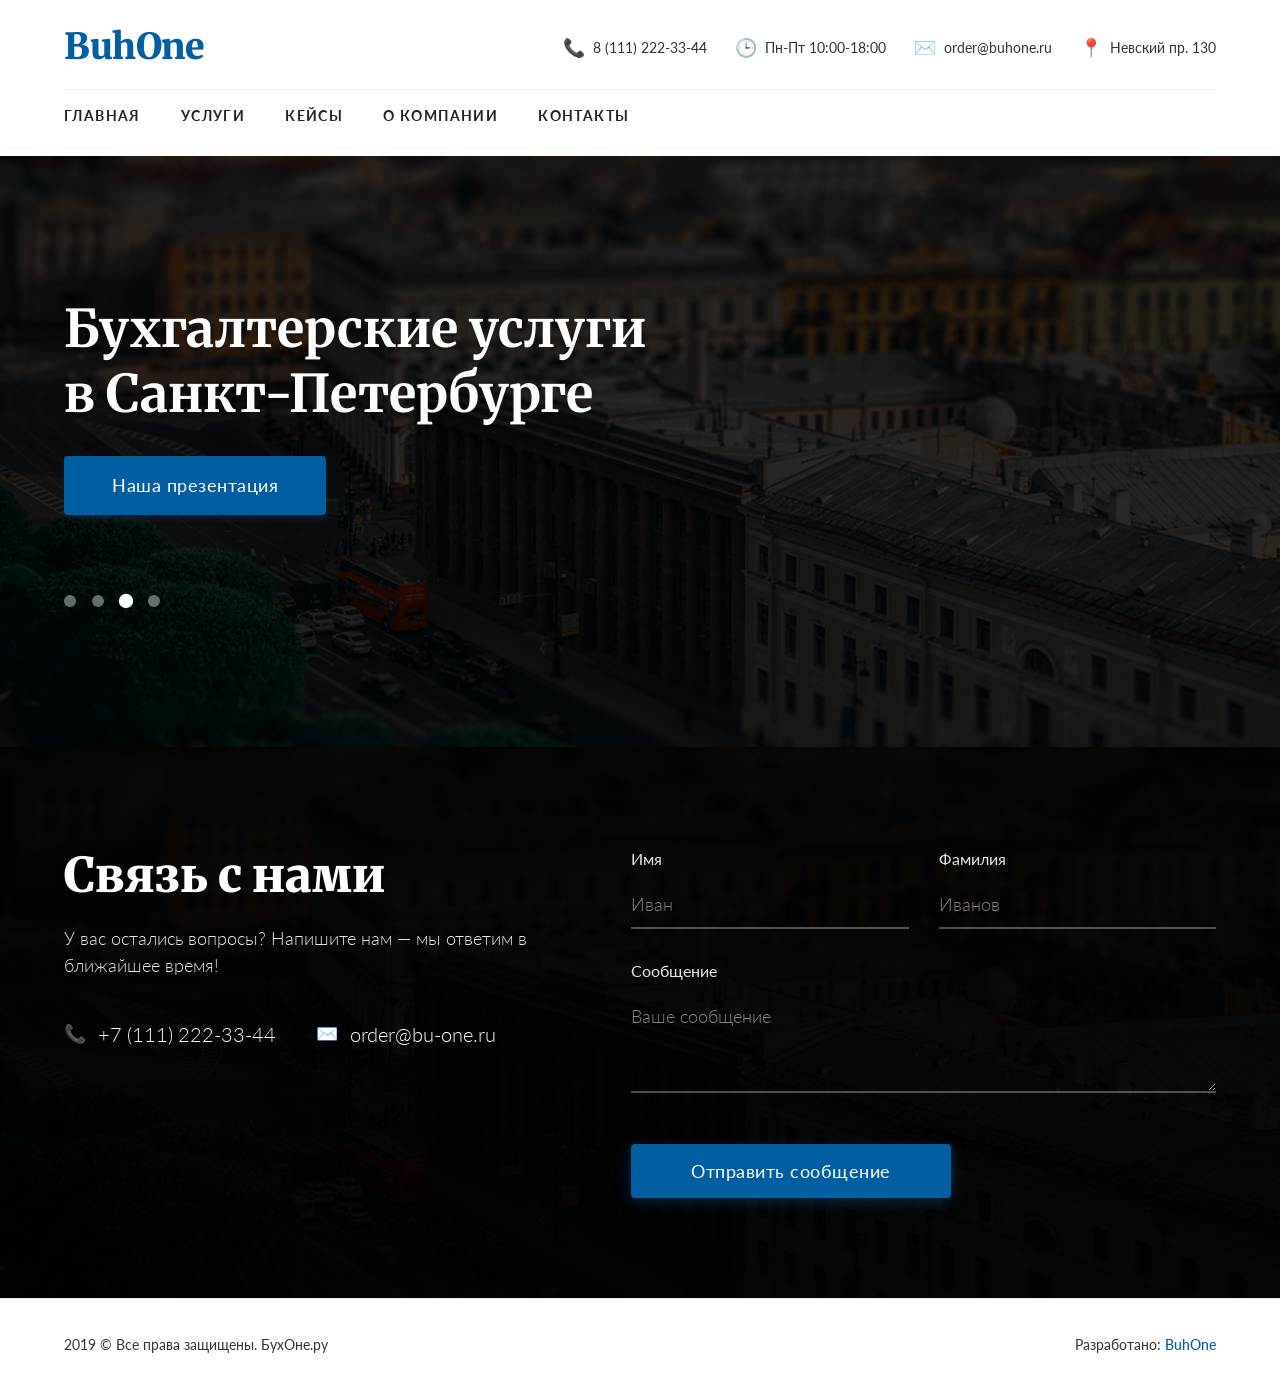
==== index.html @ 902aba31 "Add files via upload" ====
<!DOCTYPE html>
<html lang="ru">
<head>
  <meta charset="UTF-8">
  <meta name="viewport" content="width=device-width, initial-scale=1.0">
  <title>BuhOne — Бухгалтерские услуги в СПб</title>
  <!-- Шрифты из Figma -->
  <link rel="preconnect" href="https://fonts.googleapis.com">
  <link rel="preconnect" href="https://fonts.gstatic.com" crossorigin>
  <link href="https://fonts.googleapis.com/css2?family=Lato:wght@300;400;700&family=Merriweather:wght@700;900&display=swap" rel="stylesheet">
  <style>
    /* ---------- СБРОС И БАЗОВЫЕ СТИЛИ ---------- */
    * {
      margin: 0;
      padding: 0;
      box-sizing: border-box;
    }

    body {
      font-family: 'Lato', sans-serif;
      font-weight: 300;
      color: #1e1e1e;
      background: #ffffff;
      line-height: 1.5;
      -webkit-font-smoothing: antialiased;
    }

    .container {
      max-width: 1200px;
      margin: 0 auto;
      padding: 0 24px;
    }

    /* ---------- ТИПОГРАФИКА ---------- */
    h1, h2, h3 {
      font-family: 'Merriweather', serif;
      font-weight: 700;
    }

    /* ---------- КНОПКИ ---------- */
    .btn {
      display: inline-block;
      background: #005FA3;
      color: white;
      font-family: 'Lato', sans-serif;
      font-weight: 400;
      font-size: 18px;
      padding: 16px 48px;
      border: none;
      cursor: pointer;
      text-decoration: none;
      border-radius: 4px;
      transition: all 0.3s ease;
      box-shadow: 0 4px 6px rgba(0, 95, 163, 0.2);
      letter-spacing: 0.5px;
    }

    .btn:hover {
      background: #004a82;
      transform: translateY(-2px);
      box-shadow: 0 8px 12px rgba(0, 95, 163, 0.3);
    }

    .btn:active {
      transform: translateY(0);
      box-shadow: 0 2px 4px rgba(0, 95, 163, 0.2);
    }

    /* ---------- ШАПКА ---------- */
    .header {
      padding: 20px 0;
      background: white;
      box-shadow: 0 2px 10px rgba(0,0,0,0.03);
    }

    .header-top {
      display: flex;
      align-items: center;
      justify-content: space-between;
      flex-wrap: wrap;
      gap: 20px;
      margin-bottom: 15px;
    }

    .logo {
      font-family: 'Merriweather', serif;
      font-weight: 900;
      font-size: 36px;
      color: #005FA3;
      letter-spacing: -0.5px;
    }

    .header-contacts {
      display: flex;
      gap: 28px;
      font-size: 14px;
      font-weight: 400;
      color: #333;
    }

    .header-contacts span {
      display: flex;
      align-items: center;
      gap: 8px;
    }

    .contact-icon {
      color: #005FA3;
      font-size: 18px;
    }

    /* Навигация */
    .nav {
      display: flex;
      gap: 40px;
      padding-top: 15px;
      border-top: 1px solid #eaeef2;
    }

    .nav a {
      text-decoration: none;
      color: #222;
      font-size: 14px;
      font-weight: 700;
      text-transform: uppercase;
      letter-spacing: 1.4px;
      transition: color 0.2s;
      position: relative;
    }

    .nav a::after {
      content: '';
      position: absolute;
      bottom: -5px;
      left: 0;
      width: 0;
      height: 2px;
      background: #005FA3;
      transition: width 0.3s;
    }

    .nav a:hover {
      color: #005FA3;
    }

    .nav a:hover::after {
      width: 100%;
    }

    /* Бургер (мобильное) */
    .burger-checkbox {
      display: none;
    }

    .burger-icon {
      display: none;
      flex-direction: column;
      justify-content: space-between;
      width: 28px;
      height: 22px;
      cursor: pointer;
      z-index: 100;
    }

    .burger-icon span {
      height: 3px;
      background: #005FA3;
      border-radius: 3px;
      transition: 0.3s;
    }

    .mobile-nav {
      display: none;
      flex-direction: column;
      background: white;
      padding: 25px;
      gap: 18px;
      box-shadow: 0 10px 20px rgba(0,0,0,0.05);
      border-radius: 8px;
      margin-top: 15px;
    }

    .mobile-nav a {
      text-decoration: none;
      color: #222;
      font-weight: 700;
      text-transform: uppercase;
      font-size: 16px;
      transition: color 0.2s;
    }

    .mobile-nav a:hover {
      color: #005FA3;
    }

    /* ---------- HERO СЕКЦИЯ ---------- */
    .hero {
      /* Используем картинку Rectangle.png */
      background: linear-gradient(0deg, rgba(0, 0, 0, 0.55) 0%, rgba(0, 0, 0, 0.55) 100%), 
                  url('Rectangle.png') center/cover no-repeat;
      color: white;
      padding: 140px 0;
      margin-top: 10px;
    }

    .hero-content {
      max-width: 650px;
    }

    .hero h1 {
      font-size: 52px;
      line-height: 1.25;
      margin-bottom: 30px;
      text-shadow: 0 2px 4px rgba(0,0,0,0.2);
    }

    /* Точки слайдера (декор) */
    .slider-dots {
      display: flex;
      gap: 16px;
      margin-top: 80px;
    }

    .dot {
      width: 12px;
      height: 12px;
      background: rgba(255,255,255,0.4);
      border-radius: 50%;
      transition: all 0.3s;
      cursor: pointer;
    }

    .dot.active {
      background: white;
      transform: scale(1.2);
    }

    .dot:hover {
      background: rgba(255,255,255,0.8);
    }

    /* ---------- ФОРМА СВЯЗИ ---------- */
    .contact-section {
      /* Используем картинку Rectangle (1).png */
      background: linear-gradient(0deg, rgba(0, 0, 0, 0.75) 0%, rgba(0, 0, 0, 0.75) 100%), 
                  url('Rectangle (1).png') center/cover no-repeat;
      color: white;
      padding: 100px 0;
    }

    .contact-grid {
      display: flex;
      gap: 80px;
      align-items: flex-start;
    }

    .contact-info {
      flex: 1;
    }

    .contact-info h2 {
      font-weight: 900;
      font-size: 48px;
      margin-bottom: 20px;
      line-height: 1.2;
    }

    .contact-info p {
      font-size: 18px;
      font-weight: 300;
      margin-bottom: 40px;
      opacity: 0.9;
    }

    .contact-details {
      display: flex;
      gap: 40px;
      font-size: 20px;
      font-weight: 300;
    }

    .contact-details span {
      display: flex;
      align-items: center;
      gap: 12px;
    }

    .contact-form {
      flex: 1.2;
    }

    .form-row {
      display: flex;
      gap: 30px;
      margin-bottom: 30px;
    }

    .form-group {
      flex: 1;
    }

    .form-group label {
      display: block;
      font-size: 16px;
      font-weight: 400;
      margin-bottom: 10px;
      opacity: 0.9;
    }

    .form-group input,
    .form-group textarea {
      width: 100%;
      background: transparent;
      border: none;
      border-bottom: 2px solid rgba(255,255,255,0.3);
      padding: 12px 0;
      font-size: 18px;
      font-family: 'Lato', sans-serif;
      font-weight: 300;
      color: white;
      transition: border-color 0.3s;
    }

    .form-group input::placeholder,
    .form-group textarea::placeholder {
      color: rgba(255,255,255,0.5);
      font-weight: 300;
    }

    .form-group input:focus,
    .form-group textarea:focus {
      outline: none;
      border-bottom-color: #005FA3;
    }

    .form-group textarea {
      min-height: 100px;
      resize: vertical;
    }

    .form-submit {
      margin-top: 45px;
    }

    .form-submit .btn {
      background: #005FA3;
      padding: 16px 60px;
      font-size: 18px;
      box-shadow: 0 4px 15px rgba(0, 95, 163, 0.4);
    }

    /* ---------- ФУТЕР ---------- */
    .footer {
      padding: 35px 0;
      background: #fff;
      color: #333;
      font-size: 14px;
      font-weight: 400;
      border-top: 1px solid #eaeef2;
    }

    .footer .container {
      display: flex;
      justify-content: space-between;
      align-items: center;
      flex-wrap: wrap;
      gap: 15px;
    }

    .footer a {
      color: #005FA3;
      text-decoration: none;
      font-weight: 500;
    }

    .footer a:hover {
      text-decoration: underline;
    }

    /* ---------- ПОПАП (УСПЕХ) ---------- */
    .popup-overlay {
      position: fixed;
      top: 0; left: 0;
      width: 100%; height: 100%;
      background: rgba(0,0,0,0.6);
      backdrop-filter: blur(3px);
      display: flex;
      justify-content: center;
      align-items: center;
      visibility: hidden;
      opacity: 0;
      transition: all 0.3s ease;
      z-index: 1000;
    }

    .popup {
      background: white;
      padding: 48px 56px;
      border-radius: 16px;
      text-align: center;
      max-width: 450px;
      box-shadow: 0 25px 40px rgba(0,0,0,0.2);
      transform: scale(0.9);
      transition: transform 0.3s;
      color: #1e1e1e;
    }

    .popup-overlay.active {
      visibility: visible;
      opacity: 1;
    }

    .popup-overlay.active .popup {
      transform: scale(1);
    }

    .popup h3 {
      font-size: 28px;
      margin-bottom: 16px;
      color: #005FA3;
    }

    .popup p {
      margin-bottom: 30px;
      color: #555;
      font-size: 16px;
    }

    .popup .btn {
      padding: 12px 36px;
      font-size: 16px;
    }

    /* ---------- АДАПТИВНОСТЬ ---------- */
    @media (max-width: 1024px) {
      .contact-grid {
        gap: 40px;
      }
    }

    @media (max-width: 768px) {
      .header-top {
        flex-direction: column;
        align-items: flex-start;
      }

      .header-contacts {
        flex-wrap: wrap;
        gap: 15px 25px;
      }

      .nav {
        display: none;
      }

      .burger-icon {
        display: flex;
        position: absolute;
        right: 24px;
        top: 30px;
      }

      .burger-checkbox:checked ~ .mobile-nav {
        display: flex;
      }

      .hero {
        padding: 100px 0;
      }

      .hero h1 {
        font-size: 38px;
      }

      .contact-grid {
        flex-direction: column;
      }

      .form-row {
        flex-direction: column;
        gap: 20px;
      }

      .contact-details {
        flex-direction: column;
        gap: 15px;
      }

      .footer .container {
        flex-direction: column;
        text-align: center;
      }

      .popup {
        padding: 32px 24px;
        margin: 20px;
      }
    }

    @media (max-width: 480px) {
      .hero h1 {
        font-size: 32px;
      }

      .btn {
        padding: 14px 32px;
        font-size: 16px;
      }

      .contact-info h2 {
        font-size: 36px;
      }
    }
  </style>
</head>
<body>

<!-- ШАПКА -->
<header class="header">
  <div class="container" style="position: relative;">
    <div class="header-top">
      <div class="logo">BuhOne</div>
      <div class="header-contacts">
        <span><span class="contact-icon">📞</span> 8 (111) 222-33-44</span>
        <span><span class="contact-icon">🕒</span> Пн-Пт 10:00-18:00</span>
        <span><span class="contact-icon">✉️</span> order@buhone.ru</span>
        <span><span class="contact-icon">📍</span> Невский пр. 130</span>
      </div>
    </div>

    <!-- Бургер (мобильное меню) -->
    <input type="checkbox" id="burger" class="burger-checkbox">
    <label for="burger" class="burger-icon">
      <span></span><span></span><span></span>
    </label>

    <!-- Десктопная навигация -->
    <nav class="nav">
      <a href="#">Главная</a>
      <a href="#">услуги</a>
      <a href="#">кейсы</a>
      <a href="#">о компании</a>
      <a href="#">контакты</a>
    </nav>

    <!-- Мобильная навигация -->
    <nav class="mobile-nav">
      <a href="#">Главная</a>
      <a href="#">услуги</a>
      <a href="#">кейсы</a>
      <a href="#">о компании</a>
      <a href="#">контакты</a>
    </nav>
  </div>
</header>

<!-- ГЛАВНЫЙ БАННЕР -->
<section class="hero">
  <div class="container">
    <div class="hero-content">
      <h1>Бухгалтерские услуги<br>в Санкт-Петербурге</h1>
      <a href="#" class="btn">Наша презентация</a>
    </div>
    <!-- Декоративные точки -->
    <div class="slider-dots">
      <span class="dot"></span>
      <span class="dot"></span>
      <span class="dot active"></span>
      <span class="dot"></span>
    </div>
  </div>
</section>

<!-- ФОРМА СВЯЗИ -->
<section class="contact-section">
  <div class="container">
    <div class="contact-grid">
      <div class="contact-info">
        <h2>Связь с нами</h2>
        <p>У вас остались вопросы? Напишите нам — мы ответим в ближайшее время!</p>
        <div class="contact-details">
          <span><span class="contact-icon">📞</span> +7 (111) 222-33-44</span>
          <span><span class="contact-icon">✉️</span> order@bu-one.ru</span>
        </div>
      </div>
      <div class="contact-form">
        <form id="contactForm">
          <div class="form-row">
            <div class="form-group">
              <label>Имя</label>
              <input type="text" placeholder="Иван" required>
            </div>
            <div class="form-group">
              <label>Фамилия</label>
              <input type="text" placeholder="Иванов" required>
            </div>
          </div>
          <div class="form-group">
            <label>Сообщение</label>
            <textarea placeholder="Ваше сообщение" required></textarea>
          </div>
          <div class="form-submit">
            <button type="submit" class="btn">Отправить сообщение</button>
          </div>
        </form>
      </div>
    </div>
  </div>
</section>

<!-- ФУТЕР -->
<footer class="footer">
  <div class="container">
    <div>2019 © Все права защищены. БухОне.ру</div>
    <div>Разработано: <a href="#">BuhOne</a></div>
  </div>
</footer>

<!-- ПОПАП ОБ УСПЕШНОЙ ОТПРАВКЕ -->
<div class="popup-overlay" id="successPopup">
  <div class="popup">
    <h3>✅ Сообщение отправлено</h3>
    <p>Спасибо! Мы свяжемся с вами в ближайшее время.</p>
    <button class="btn" id="closePopup">Закрыть</button>
  </div>
</div>

<script>
  (function() {
    const form = document.getElementById('contactForm');
    const popup = document.getElementById('successPopup');
    const closeBtn = document.getElementById('closePopup');

    form.addEventListener('submit', function(e) {
      e.preventDefault();
      const inputs = form.querySelectorAll('input[required], textarea[required]');
      let valid = true;
      inputs.forEach(input => {
        if (!input.value.trim()) valid = false;
      });
      if (valid) {
        popup.classList.add('active');
        form.reset();
      } else {
        alert('Пожалуйста, заполните все обязательные поля.');
      }
    });

    closeBtn.addEventListener('click', () => popup.classList.remove('active'));
    popup.addEventListener('click', (e) => {
      if (e.target === popup) popup.classList.remove('active');
    });
    document.addEventListener('keydown', (e) => {
      if (e.key === 'Escape' && popup.classList.contains('active')) {
        popup.classList.remove('active');
      }
    });
  })();
</script>

</body>
</html>
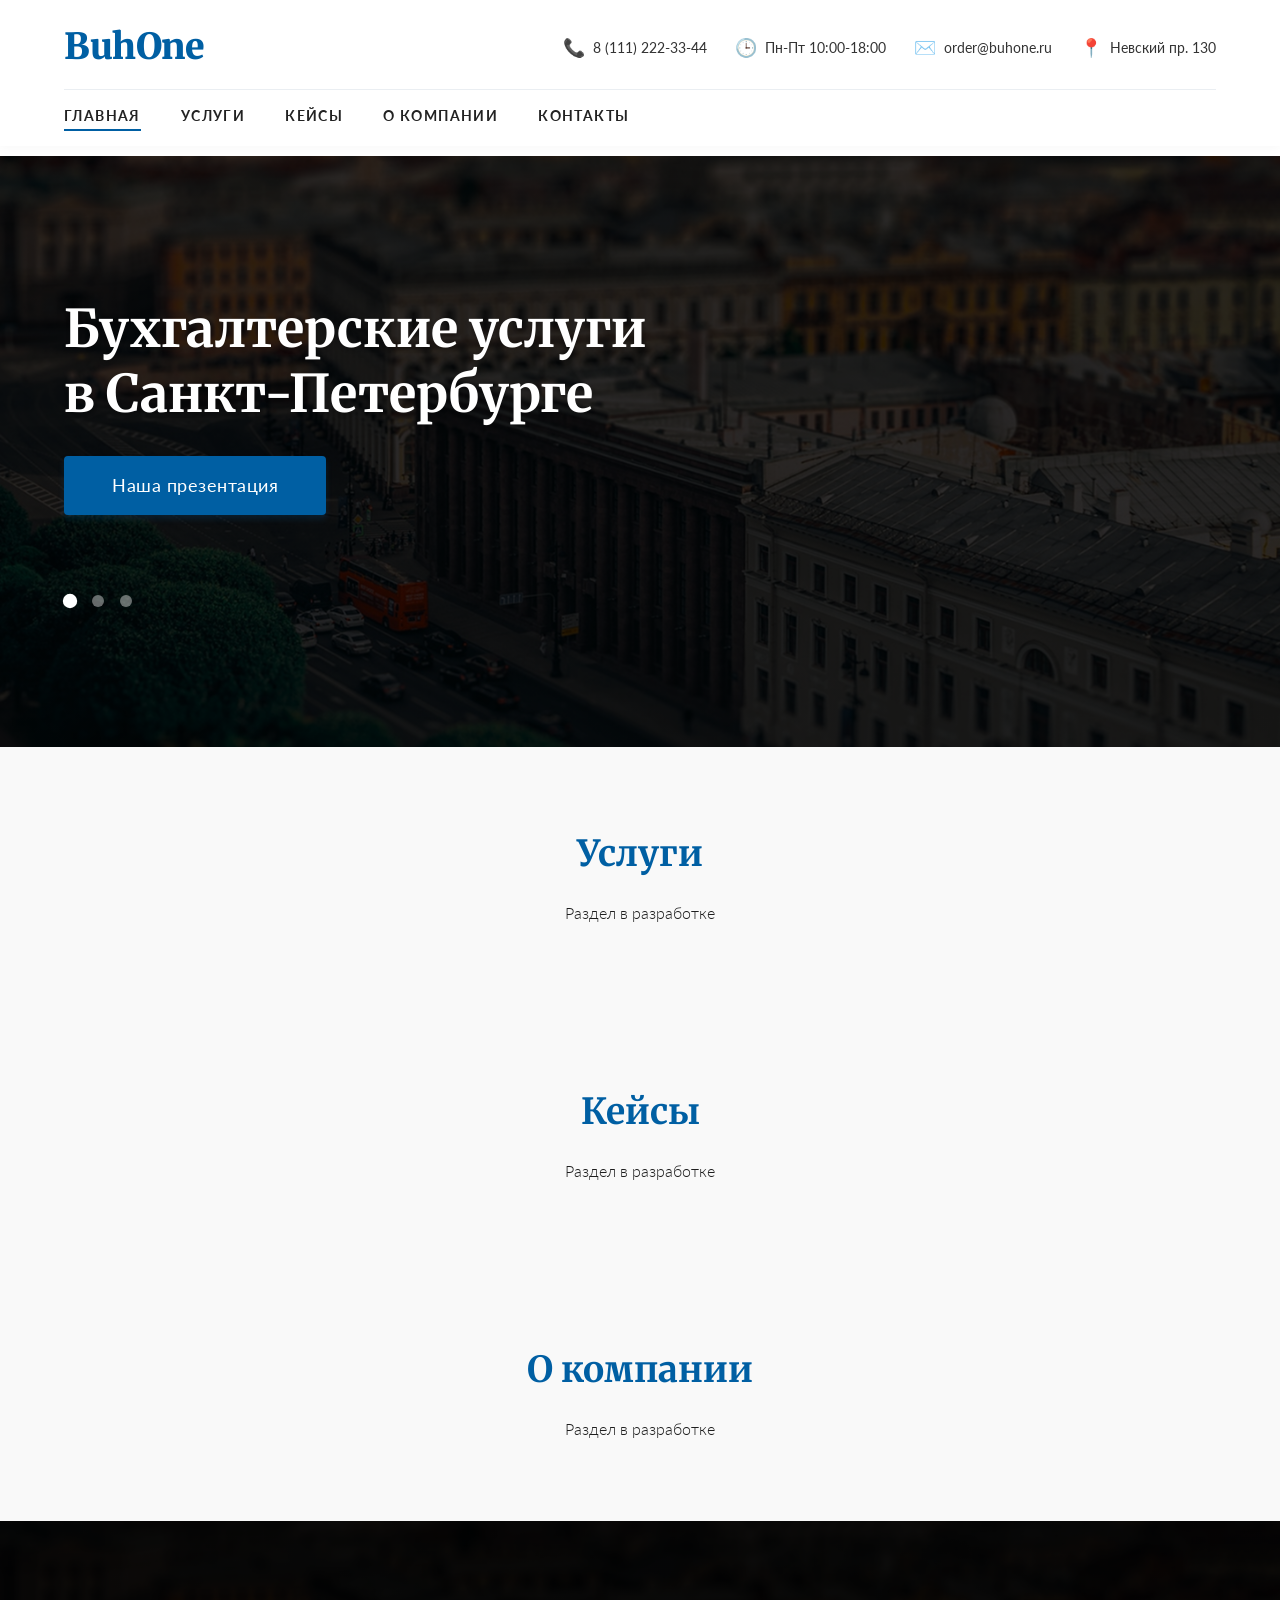
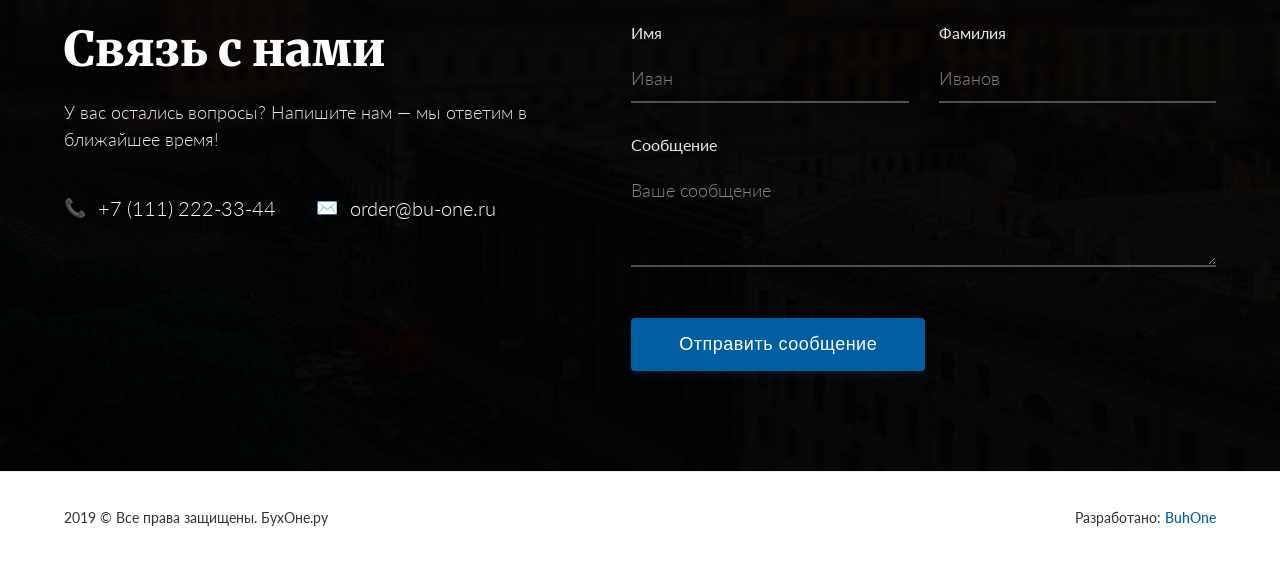
==== commit c4041cbe: "Add files via upload" ====
--- a/index.html
+++ b/index.html
@@ -3,660 +3,126 @@
 <head>
   <meta charset="UTF-8">
   <meta name="viewport" content="width=device-width, initial-scale=1.0">
-  <title>BuhOne — Бухгалтерские услуги в СПб</title>
-  <!-- Шрифты из Figma -->
+  <title>BuhOne — Бухгалтерские услуги</title>
   <link rel="preconnect" href="https://fonts.googleapis.com">
   <link rel="preconnect" href="https://fonts.gstatic.com" crossorigin>
   <link href="https://fonts.googleapis.com/css2?family=Lato:wght@300;400;700&family=Merriweather:wght@700;900&display=swap" rel="stylesheet">
-  <style>
-    /* ---------- СБРОС И БАЗОВЫЕ СТИЛИ ---------- */
-    * {
-      margin: 0;
-      padding: 0;
-      box-sizing: border-box;
-    }
-
-    body {
-      font-family: 'Lato', sans-serif;
-      font-weight: 300;
-      color: #1e1e1e;
-      background: #ffffff;
-      line-height: 1.5;
-      -webkit-font-smoothing: antialiased;
-    }
-
-    .container {
-      max-width: 1200px;
-      margin: 0 auto;
-      padding: 0 24px;
-    }
-
-    /* ---------- ТИПОГРАФИКА ---------- */
-    h1, h2, h3 {
-      font-family: 'Merriweather', serif;
-      font-weight: 700;
-    }
-
-    /* ---------- КНОПКИ ---------- */
-    .btn {
-      display: inline-block;
-      background: #005FA3;
-      color: white;
-      font-family: 'Lato', sans-serif;
-      font-weight: 400;
-      font-size: 18px;
-      padding: 16px 48px;
-      border: none;
-      cursor: pointer;
-      text-decoration: none;
-      border-radius: 4px;
-      transition: all 0.3s ease;
-      box-shadow: 0 4px 6px rgba(0, 95, 163, 0.2);
-      letter-spacing: 0.5px;
-    }
-
-    .btn:hover {
-      background: #004a82;
-      transform: translateY(-2px);
-      box-shadow: 0 8px 12px rgba(0, 95, 163, 0.3);
-    }
-
-    .btn:active {
-      transform: translateY(0);
-      box-shadow: 0 2px 4px rgba(0, 95, 163, 0.2);
-    }
-
-    /* ---------- ШАПКА ---------- */
-    .header {
-      padding: 20px 0;
-      background: white;
-      box-shadow: 0 2px 10px rgba(0,0,0,0.03);
-    }
-
-    .header-top {
-      display: flex;
-      align-items: center;
-      justify-content: space-between;
-      flex-wrap: wrap;
-      gap: 20px;
-      margin-bottom: 15px;
-    }
-
-    .logo {
-      font-family: 'Merriweather', serif;
-      font-weight: 900;
-      font-size: 36px;
-      color: #005FA3;
-      letter-spacing: -0.5px;
-    }
-
-    .header-contacts {
-      display: flex;
-      gap: 28px;
-      font-size: 14px;
-      font-weight: 400;
-      color: #333;
-    }
-
-    .header-contacts span {
-      display: flex;
-      align-items: center;
-      gap: 8px;
-    }
-
-    .contact-icon {
-      color: #005FA3;
-      font-size: 18px;
-    }
-
-    /* Навигация */
-    .nav {
-      display: flex;
-      gap: 40px;
-      padding-top: 15px;
-      border-top: 1px solid #eaeef2;
-    }
-
-    .nav a {
-      text-decoration: none;
-      color: #222;
-      font-size: 14px;
-      font-weight: 700;
-      text-transform: uppercase;
-      letter-spacing: 1.4px;
-      transition: color 0.2s;
-      position: relative;
-    }
-
-    .nav a::after {
-      content: '';
-      position: absolute;
-      bottom: -5px;
-      left: 0;
-      width: 0;
-      height: 2px;
-      background: #005FA3;
-      transition: width 0.3s;
-    }
-
-    .nav a:hover {
-      color: #005FA3;
-    }
-
-    .nav a:hover::after {
-      width: 100%;
-    }
-
-    /* Бургер (мобильное) */
-    .burger-checkbox {
-      display: none;
-    }
-
-    .burger-icon {
-      display: none;
-      flex-direction: column;
-      justify-content: space-between;
-      width: 28px;
-      height: 22px;
-      cursor: pointer;
-      z-index: 100;
-    }
-
-    .burger-icon span {
-      height: 3px;
-      background: #005FA3;
-      border-radius: 3px;
-      transition: 0.3s;
-    }
-
-    .mobile-nav {
-      display: none;
-      flex-direction: column;
-      background: white;
-      padding: 25px;
-      gap: 18px;
-      box-shadow: 0 10px 20px rgba(0,0,0,0.05);
-      border-radius: 8px;
-      margin-top: 15px;
-    }
-
-    .mobile-nav a {
-      text-decoration: none;
-      color: #222;
-      font-weight: 700;
-      text-transform: uppercase;
-      font-size: 16px;
-      transition: color 0.2s;
-    }
-
-    .mobile-nav a:hover {
-      color: #005FA3;
-    }
-
-    /* ---------- HERO СЕКЦИЯ ---------- */
-    .hero {
-      /* Используем картинку Rectangle.png */
-      background: linear-gradient(0deg, rgba(0, 0, 0, 0.55) 0%, rgba(0, 0, 0, 0.55) 100%), 
-                  url('Rectangle.png') center/cover no-repeat;
-      color: white;
-      padding: 140px 0;
-      margin-top: 10px;
-    }
-
-    .hero-content {
-      max-width: 650px;
-    }
-
-    .hero h1 {
-      font-size: 52px;
-      line-height: 1.25;
-      margin-bottom: 30px;
-      text-shadow: 0 2px 4px rgba(0,0,0,0.2);
-    }
-
-    /* Точки слайдера (декор) */
-    .slider-dots {
-      display: flex;
-      gap: 16px;
-      margin-top: 80px;
-    }
-
-    .dot {
-      width: 12px;
-      height: 12px;
-      background: rgba(255,255,255,0.4);
-      border-radius: 50%;
-      transition: all 0.3s;
-      cursor: pointer;
-    }
-
-    .dot.active {
-      background: white;
-      transform: scale(1.2);
-    }
-
-    .dot:hover {
-      background: rgba(255,255,255,0.8);
-    }
-
-    /* ---------- ФОРМА СВЯЗИ ---------- */
-    .contact-section {
-      /* Используем картинку Rectangle (1).png */
-      background: linear-gradient(0deg, rgba(0, 0, 0, 0.75) 0%, rgba(0, 0, 0, 0.75) 100%), 
-                  url('Rectangle (1).png') center/cover no-repeat;
-      color: white;
-      padding: 100px 0;
-    }
-
-    .contact-grid {
-      display: flex;
-      gap: 80px;
-      align-items: flex-start;
-    }
-
-    .contact-info {
-      flex: 1;
-    }
-
-    .contact-info h2 {
-      font-weight: 900;
-      font-size: 48px;
-      margin-bottom: 20px;
-      line-height: 1.2;
-    }
-
-    .contact-info p {
-      font-size: 18px;
-      font-weight: 300;
-      margin-bottom: 40px;
-      opacity: 0.9;
-    }
-
-    .contact-details {
-      display: flex;
-      gap: 40px;
-      font-size: 20px;
-      font-weight: 300;
-    }
-
-    .contact-details span {
-      display: flex;
-      align-items: center;
-      gap: 12px;
-    }
-
-    .contact-form {
-      flex: 1.2;
-    }
-
-    .form-row {
-      display: flex;
-      gap: 30px;
-      margin-bottom: 30px;
-    }
-
-    .form-group {
-      flex: 1;
-    }
-
-    .form-group label {
-      display: block;
-      font-size: 16px;
-      font-weight: 400;
-      margin-bottom: 10px;
-      opacity: 0.9;
-    }
-
-    .form-group input,
-    .form-group textarea {
-      width: 100%;
-      background: transparent;
-      border: none;
-      border-bottom: 2px solid rgba(255,255,255,0.3);
-      padding: 12px 0;
-      font-size: 18px;
-      font-family: 'Lato', sans-serif;
-      font-weight: 300;
-      color: white;
-      transition: border-color 0.3s;
-    }
-
-    .form-group input::placeholder,
-    .form-group textarea::placeholder {
-      color: rgba(255,255,255,0.5);
-      font-weight: 300;
-    }
-
-    .form-group input:focus,
-    .form-group textarea:focus {
-      outline: none;
-      border-bottom-color: #005FA3;
-    }
-
-    .form-group textarea {
-      min-height: 100px;
-      resize: vertical;
-    }
-
-    .form-submit {
-      margin-top: 45px;
-    }
-
-    .form-submit .btn {
-      background: #005FA3;
-      padding: 16px 60px;
-      font-size: 18px;
-      box-shadow: 0 4px 15px rgba(0, 95, 163, 0.4);
-    }
-
-    /* ---------- ФУТЕР ---------- */
-    .footer {
-      padding: 35px 0;
-      background: #fff;
-      color: #333;
-      font-size: 14px;
-      font-weight: 400;
-      border-top: 1px solid #eaeef2;
-    }
-
-    .footer .container {
-      display: flex;
-      justify-content: space-between;
-      align-items: center;
-      flex-wrap: wrap;
-      gap: 15px;
-    }
-
-    .footer a {
-      color: #005FA3;
-      text-decoration: none;
-      font-weight: 500;
-    }
-
-    .footer a:hover {
-      text-decoration: underline;
-    }
-
-    /* ---------- ПОПАП (УСПЕХ) ---------- */
-    .popup-overlay {
-      position: fixed;
-      top: 0; left: 0;
-      width: 100%; height: 100%;
-      background: rgba(0,0,0,0.6);
-      backdrop-filter: blur(3px);
-      display: flex;
-      justify-content: center;
-      align-items: center;
-      visibility: hidden;
-      opacity: 0;
-      transition: all 0.3s ease;
-      z-index: 1000;
-    }
-
-    .popup {
-      background: white;
-      padding: 48px 56px;
-      border-radius: 16px;
-      text-align: center;
-      max-width: 450px;
-      box-shadow: 0 25px 40px rgba(0,0,0,0.2);
-      transform: scale(0.9);
-      transition: transform 0.3s;
-      color: #1e1e1e;
-    }
-
-    .popup-overlay.active {
-      visibility: visible;
-      opacity: 1;
-    }
-
-    .popup-overlay.active .popup {
-      transform: scale(1);
-    }
-
-    .popup h3 {
-      font-size: 28px;
-      margin-bottom: 16px;
-      color: #005FA3;
-    }
-
-    .popup p {
-      margin-bottom: 30px;
-      color: #555;
-      font-size: 16px;
-    }
-
-    .popup .btn {
-      padding: 12px 36px;
-      font-size: 16px;
-    }
-
-    /* ---------- АДАПТИВНОСТЬ ---------- */
-    @media (max-width: 1024px) {
-      .contact-grid {
-        gap: 40px;
-      }
-    }
-
-    @media (max-width: 768px) {
-      .header-top {
-        flex-direction: column;
-        align-items: flex-start;
-      }
-
-      .header-contacts {
-        flex-wrap: wrap;
-        gap: 15px 25px;
-      }
-
-      .nav {
-        display: none;
-      }
-
-      .burger-icon {
-        display: flex;
-        position: absolute;
-        right: 24px;
-        top: 30px;
-      }
-
-      .burger-checkbox:checked ~ .mobile-nav {
-        display: flex;
-      }
-
-      .hero {
-        padding: 100px 0;
-      }
-
-      .hero h1 {
-        font-size: 38px;
-      }
-
-      .contact-grid {
-        flex-direction: column;
-      }
-
-      .form-row {
-        flex-direction: column;
-        gap: 20px;
-      }
-
-      .contact-details {
-        flex-direction: column;
-        gap: 15px;
-      }
-
-      .footer .container {
-        flex-direction: column;
-        text-align: center;
-      }
-
-      .popup {
-        padding: 32px 24px;
-        margin: 20px;
-      }
-    }
-
-    @media (max-width: 480px) {
-      .hero h1 {
-        font-size: 32px;
-      }
-
-      .btn {
-        padding: 14px 32px;
-        font-size: 16px;
-      }
-
-      .contact-info h2 {
-        font-size: 36px;
-      }
-    }
-  </style>
+  <link rel="stylesheet" href="css/style.css">
 </head>
 <body>
+  <header class="header">
+    <div class="container">
+      <div class="header-top">
+        <div class="logo">BuhOne</div>
+        <div class="header-contacts">
+          <span><i class="icon">📞</i> 8 (111) 222-33-44</span>
+          <span><i class="icon">🕒</i> Пн-Пт 10:00-18:00</span>
+          <span><i class="icon">✉️</i> order@buhone.ru</span>
+          <span><i class="icon">📍</i> Невский пр. 130</span>
+        </div>
+      </div>
+      <input type="checkbox" id="burger" class="burger-checkbox">
+      <label for="burger" class="burger-icon">
+        <span></span><span></span><span></span>
+      </label>
+      <nav class="nav">
+        <a href="#home" class="nav-link active">Главная</a>
+        <a href="#services" class="nav-link">услуги</a>
+        <a href="#cases" class="nav-link">кейсы</a>
+        <a href="#about" class="nav-link">о компании</a>
+        <a href="#contacts" class="nav-link">контакты</a>
+      </nav>
+      <nav class="mobile-nav">
+        <a href="#home">Главная</a>
+        <a href="#services">услуги</a>
+        <a href="#cases">кейсы</a>
+        <a href="#about">о компании</a>
+        <a href="#contacts">контакты</a>
+      </nav>
+    </div>
+  </header>
 
-<!-- ШАПКА -->
-<header class="header">
-  <div class="container" style="position: relative;">
-    <div class="header-top">
-      <div class="logo">BuhOne</div>
-      <div class="header-contacts">
-        <span><span class="contact-icon">📞</span> 8 (111) 222-33-44</span>
-        <span><span class="contact-icon">🕒</span> Пн-Пт 10:00-18:00</span>
-        <span><span class="contact-icon">✉️</span> order@buhone.ru</span>
-        <span><span class="contact-icon">📍</span> Невский пр. 130</span>
+  <main>
+    <!-- Hero секция со слайдером -->
+    <section id="home" class="hero">
+      <div class="container">
+        <div class="hero-content">
+          <h1>Бухгалтерские услуги<br>в Санкт-Петербурге</h1>
+          <a href="#" class="btn">Наша презентация</a>
+        </div>
+        <div class="slider-controls">
+          <div class="slider-dots" id="sliderDots">
+            <!-- Точки будут добавлены через JS -->
+          </div>
+        </div>
       </div>
+    </section>
+
+    <!-- Заглушки для навигации (чтобы работали ссылки) -->
+    <section id="services" class="section-placeholder">
+      <div class="container"><h2>Услуги</h2><p>Раздел в разработке</p></div>
+    </section>
+    <section id="cases" class="section-placeholder">
+      <div class="container"><h2>Кейсы</h2><p>Раздел в разработке</p></div>
+    </section>
+    <section id="about" class="section-placeholder">
+      <div class="container"><h2>О компании</h2><p>Раздел в разработке</p></div>
+    </section>
+
+    <!-- Контактная секция с формой -->
+    <section id="contacts" class="contact-section">
+      <div class="container">
+        <div class="contact-grid">
+          <div class="contact-info">
+            <h2>Связь с нами</h2>
+            <p>У вас остались вопросы? Напишите нам — мы ответим в ближайшее время!</p>
+            <div class="contact-details">
+              <span><i class="icon">📞</i> +7 (111) 222-33-44</span>
+              <span><i class="icon">✉️</i> order@bu-one.ru</span>
+            </div>
+          </div>
+          <div class="contact-form">
+            <form id="contactForm">
+              <div class="form-row">
+                <div class="form-group">
+                  <label>Имя</label>
+                  <input type="text" placeholder="Иван" required>
+                </div>
+                <div class="form-group">
+                  <label>Фамилия</label>
+                  <input type="text" placeholder="Иванов" required>
+                </div>
+              </div>
+              <div class="form-group">
+                <label>Сообщение</label>
+                <textarea placeholder="Ваше сообщение" required></textarea>
+              </div>
+              <div class="form-submit">
+                <button type="submit" class="btn">Отправить сообщение</button>
+              </div>
+            </form>
+          </div>
+        </div>
+      </div>
+    </section>
+  </main>
+
+  <footer class="footer">
+    <div class="container">
+      <div>2019 © Все права защищены. БухОне.ру</div>
+      <div>Разработано: <a href="#">BuhOne</a></div>
     </div>
+  </footer>
 
-    <!-- Бургер (мобильное меню) -->
-    <input type="checkbox" id="burger" class="burger-checkbox">
-    <label for="burger" class="burger-icon">
-      <span></span><span></span><span></span>
-    </label>
-
-    <!-- Десктопная навигация -->
-    <nav class="nav">
-      <a href="#">Главная</a>
-      <a href="#">услуги</a>
-      <a href="#">кейсы</a>
-      <a href="#">о компании</a>
-      <a href="#">контакты</a>
-    </nav>
-
-    <!-- Мобильная навигация -->
-    <nav class="mobile-nav">
-      <a href="#">Главная</a>
-      <a href="#">услуги</a>
-      <a href="#">кейсы</a>
-      <a href="#">о компании</a>
-      <a href="#">контакты</a>
-    </nav>
-  </div>
-</header>
-
-<!-- ГЛАВНЫЙ БАННЕР -->
-<section class="hero">
-  <div class="container">
-    <div class="hero-content">
-      <h1>Бухгалтерские услуги<br>в Санкт-Петербурге</h1>
-      <a href="#" class="btn">Наша презентация</a>
-    </div>
-    <!-- Декоративные точки -->
-    <div class="slider-dots">
-      <span class="dot"></span>
-      <span class="dot"></span>
-      <span class="dot active"></span>
-      <span class="dot"></span>
+  <!-- Попап -->
+  <div class="popup-overlay" id="successPopup">
+    <div class="popup">
+      <h3>✅ Сообщение отправлено</h3>
+      <p>Спасибо! Мы свяжемся с вами в ближайшее время.</p>
+      <button class="btn" id="closePopup">Закрыть</button>
     </div>
   </div>
-</section>
 
-<!-- ФОРМА СВЯЗИ -->
-<section class="contact-section">
-  <div class="container">
-    <div class="contact-grid">
-      <div class="contact-info">
-        <h2>Связь с нами</h2>
-        <p>У вас остались вопросы? Напишите нам — мы ответим в ближайшее время!</p>
-        <div class="contact-details">
-          <span><span class="contact-icon">📞</span> +7 (111) 222-33-44</span>
-          <span><span class="contact-icon">✉️</span> order@bu-one.ru</span>
-        </div>
-      </div>
-      <div class="contact-form">
-        <form id="contactForm">
-          <div class="form-row">
-            <div class="form-group">
-              <label>Имя</label>
-              <input type="text" placeholder="Иван" required>
-            </div>
-            <div class="form-group">
-              <label>Фамилия</label>
-              <input type="text" placeholder="Иванов" required>
-            </div>
-          </div>
-          <div class="form-group">
-            <label>Сообщение</label>
-            <textarea placeholder="Ваше сообщение" required></textarea>
-          </div>
-          <div class="form-submit">
-            <button type="submit" class="btn">Отправить сообщение</button>
-          </div>
-        </form>
-      </div>
-    </div>
-  </div>
-</section>
-
-<!-- ФУТЕР -->
-<footer class="footer">
-  <div class="container">
-    <div>2019 © Все права защищены. БухОне.ру</div>
-    <div>Разработано: <a href="#">BuhOne</a></div>
-  </div>
-</footer>
-
-<!-- ПОПАП ОБ УСПЕШНОЙ ОТПРАВКЕ -->
-<div class="popup-overlay" id="successPopup">
-  <div class="popup">
-    <h3>✅ Сообщение отправлено</h3>
-    <p>Спасибо! Мы свяжемся с вами в ближайшее время.</p>
-    <button class="btn" id="closePopup">Закрыть</button>
-  </div>
-</div>
-
-<script>
-  (function() {
-    const form = document.getElementById('contactForm');
-    const popup = document.getElementById('successPopup');
-    const closeBtn = document.getElementById('closePopup');
-
-    form.addEventListener('submit', function(e) {
-      e.preventDefault();
-      const inputs = form.querySelectorAll('input[required], textarea[required]');
-      let valid = true;
-      inputs.forEach(input => {
-        if (!input.value.trim()) valid = false;
-      });
-      if (valid) {
-        popup.classList.add('active');
-        form.reset();
-      } else {
-        alert('Пожалуйста, заполните все обязательные поля.');
-      }
-    });
-
-    closeBtn.addEventListener('click', () => popup.classList.remove('active'));
-    popup.addEventListener('click', (e) => {
-      if (e.target === popup) popup.classList.remove('active');
-    });
-    document.addEventListener('keydown', (e) => {
-      if (e.key === 'Escape' && popup.classList.contains('active')) {
-        popup.classList.remove('active');
-      }
-    });
-  })();
-</script>
-
+  <script src="js/script.js"></script>
 </body>
 </html>
--- a/css/style.css
+++ b/css/style.css
@@ -0,0 +1,483 @@
+/* ---------- БАЗОВЫЕ СТИЛИ ---------- */
+* {
+  margin: 0;
+  padding: 0;
+  box-sizing: border-box;
+}
+
+body {
+  font-family: 'Lato', sans-serif;
+  font-weight: 300;
+  color: #1e1e1e;
+  background: #fff;
+  line-height: 1.5;
+  -webkit-font-smoothing: antialiased;
+}
+
+.container {
+  max-width: 1200px;
+  margin: 0 auto;
+  padding: 0 24px;
+}
+
+h1, h2, h3 {
+  font-family: 'Merriweather', serif;
+  font-weight: 700;
+}
+
+/* ---------- КНОПКИ ---------- */
+.btn {
+  display: inline-block;
+  background: #005FA3;
+  color: white;
+  font-weight: 400;
+  font-size: 18px;
+  padding: 16px 48px;
+  border: none;
+  cursor: pointer;
+  text-decoration: none;
+  border-radius: 4px;
+  transition: all 0.3s ease;
+  box-shadow: 0 4px 6px rgba(0, 95, 163, 0.2);
+  letter-spacing: 0.5px;
+}
+
+.btn:hover {
+  background: #004a82;
+  transform: translateY(-2px);
+  box-shadow: 0 8px 12px rgba(0, 95, 163, 0.3);
+}
+
+/* ---------- ШАПКА ---------- */
+.header {
+  padding: 20px 0;
+  background: white;
+  box-shadow: 0 2px 10px rgba(0,0,0,0.03);
+}
+
+.header-top {
+  display: flex;
+  align-items: center;
+  justify-content: space-between;
+  flex-wrap: wrap;
+  gap: 20px;
+  margin-bottom: 15px;
+}
+
+.logo {
+  font-family: 'Merriweather', serif;
+  font-weight: 900;
+  font-size: 36px;
+  color: #005FA3;
+  letter-spacing: -0.5px;
+}
+
+.header-contacts {
+  display: flex;
+  gap: 28px;
+  font-size: 14px;
+  font-weight: 400;
+  color: #333;
+}
+
+.header-contacts span {
+  display: flex;
+  align-items: center;
+  gap: 8px;
+}
+
+.icon {
+  color: #005FA3;
+  font-size: 18px;
+  font-style: normal;
+}
+
+/* Навигация */
+.nav {
+  display: flex;
+  gap: 40px;
+  padding-top: 15px;
+  border-top: 1px solid #eaeef2;
+}
+
+.nav a {
+  text-decoration: none;
+  color: #222;
+  font-size: 14px;
+  font-weight: 700;
+  text-transform: uppercase;
+  letter-spacing: 1.4px;
+  transition: color 0.2s;
+  position: relative;
+}
+
+.nav a::after {
+  content: '';
+  position: absolute;
+  bottom: -5px;
+  left: 0;
+  width: 0;
+  height: 2px;
+  background: #005FA3;
+  transition: width 0.3s;
+}
+
+.nav a:hover::after,
+.nav a.active::after {
+  width: 100%;
+}
+
+/* Бургер */
+.burger-checkbox {
+  display: none;
+}
+
+.burger-icon {
+  display: none;
+  flex-direction: column;
+  justify-content: space-between;
+  width: 28px;
+  height: 22px;
+  cursor: pointer;
+  position: absolute;
+  right: 24px;
+  top: 30px;
+}
+
+.burger-icon span {
+  height: 3px;
+  background: #005FA3;
+  border-radius: 3px;
+  transition: 0.3s;
+}
+
+.mobile-nav {
+  display: none;
+  flex-direction: column;
+  background: white;
+  padding: 25px;
+  gap: 18px;
+  box-shadow: 0 10px 20px rgba(0,0,0,0.05);
+  border-radius: 8px;
+  margin-top: 15px;
+}
+
+.mobile-nav a {
+  text-decoration: none;
+  color: #222;
+  font-weight: 700;
+  text-transform: uppercase;
+  font-size: 16px;
+}
+
+/* ---------- HERO СЕКЦИЯ + СЛАЙДЕР ---------- */
+.hero {
+  background-size: cover;
+  background-position: center;
+  color: white;
+  padding: 140px 0;
+  margin-top: 10px;
+  transition: background-image 0.5s ease;
+  /* Начальный фон будет установлен через JS */
+}
+
+.hero-content {
+  max-width: 650px;
+}
+
+.hero h1 {
+  font-size: 52px;
+  line-height: 1.25;
+  margin-bottom: 30px;
+  text-shadow: 0 2px 4px rgba(0,0,0,0.2);
+}
+
+.slider-dots {
+  display: flex;
+  gap: 16px;
+  margin-top: 80px;
+}
+
+.dot {
+  width: 12px;
+  height: 12px;
+  background: rgba(255,255,255,0.4);
+  border-radius: 50%;
+  transition: all 0.3s;
+  cursor: pointer;
+}
+
+.dot.active {
+  background: white;
+  transform: scale(1.2);
+}
+
+.dot:hover {
+  background: rgba(255,255,255,0.8);
+}
+
+/* ---------- СЕКЦИИ-ЗАГЛУШКИ ---------- */
+.section-placeholder {
+  padding: 80px 0;
+  background: #f9f9f9;
+  text-align: center;
+}
+
+.section-placeholder h2 {
+  font-size: 36px;
+  margin-bottom: 20px;
+  color: #005FA3;
+}
+
+/* ---------- ФОРМА СВЯЗИ ---------- */
+.contact-section {
+  background: linear-gradient(0deg, rgba(0, 0, 0, 0.75) 0%, rgba(0, 0, 0, 0.75) 100%), 
+              url('../images/contact-bg.jpg') center/cover no-repeat;
+  color: white;
+  padding: 100px 0;
+}
+
+.contact-grid {
+  display: flex;
+  gap: 80px;
+  align-items: flex-start;
+}
+
+.contact-info {
+  flex: 1;
+}
+
+.contact-info h2 {
+  font-weight: 900;
+  font-size: 48px;
+  margin-bottom: 20px;
+  line-height: 1.2;
+}
+
+.contact-info p {
+  font-size: 18px;
+  font-weight: 300;
+  margin-bottom: 40px;
+  opacity: 0.9;
+}
+
+.contact-details {
+  display: flex;
+  gap: 40px;
+  font-size: 20px;
+  font-weight: 300;
+}
+
+.contact-details span {
+  display: flex;
+  align-items: center;
+  gap: 12px;
+}
+
+.contact-form {
+  flex: 1.2;
+}
+
+.form-row {
+  display: flex;
+  gap: 30px;
+  margin-bottom: 30px;
+}
+
+.form-group {
+  flex: 1;
+}
+
+.form-group label {
+  display: block;
+  font-size: 16px;
+  font-weight: 400;
+  margin-bottom: 10px;
+  opacity: 0.9;
+}
+
+.form-group input,
+.form-group textarea {
+  width: 100%;
+  background: transparent;
+  border: none;
+  border-bottom: 2px solid rgba(255,255,255,0.3);
+  padding: 12px 0;
+  font-size: 18px;
+  font-family: 'Lato', sans-serif;
+  font-weight: 300;
+  color: white;
+  transition: border-color 0.3s;
+}
+
+.form-group input::placeholder,
+.form-group textarea::placeholder {
+  color: rgba(255,255,255,0.5);
+  font-weight: 300;
+}
+
+.form-group input:focus,
+.form-group textarea:focus {
+  outline: none;
+  border-bottom-color: #005FA3;
+}
+
+.form-group textarea {
+  min-height: 100px;
+  resize: vertical;
+}
+
+.form-submit {
+  margin-top: 45px;
+}
+
+/* ---------- ФУТЕР ---------- */
+.footer {
+  padding: 35px 0;
+  background: #fff;
+  color: #333;
+  font-size: 14px;
+  font-weight: 400;
+  border-top: 1px solid #eaeef2;
+}
+
+.footer .container {
+  display: flex;
+  justify-content: space-between;
+  align-items: center;
+  flex-wrap: wrap;
+  gap: 15px;
+}
+
+.footer a {
+  color: #005FA3;
+  text-decoration: none;
+  font-weight: 500;
+}
+
+/* ---------- ПОПАП ---------- */
+.popup-overlay {
+  position: fixed;
+  top: 0; left: 0;
+  width: 100%; height: 100%;
+  background: rgba(0,0,0,0.6);
+  backdrop-filter: blur(3px);
+  display: flex;
+  justify-content: center;
+  align-items: center;
+  visibility: hidden;
+  opacity: 0;
+  transition: all 0.3s ease;
+  z-index: 1000;
+}
+
+.popup {
+  background: white;
+  padding: 48px 56px;
+  border-radius: 16px;
+  text-align: center;
+  max-width: 450px;
+  box-shadow: 0 25px 40px rgba(0,0,0,0.2);
+  transform: scale(0.9);
+  transition: transform 0.3s;
+  color: #1e1e1e;
+}
+
+.popup-overlay.active {
+  visibility: visible;
+  opacity: 1;
+}
+
+.popup-overlay.active .popup {
+  transform: scale(1);
+}
+
+.popup h3 {
+  font-size: 28px;
+  margin-bottom: 16px;
+  color: #005FA3;
+}
+
+.popup p {
+  margin-bottom: 30px;
+  color: #555;
+  font-size: 16px;
+}
+
+/* ---------- АДАПТИВ ---------- */
+@media (max-width: 1024px) {
+  .contact-grid {
+    gap: 40px;
+  }
+}
+
+@media (max-width: 768px) {
+  .header-top {
+    flex-direction: column;
+    align-items: flex-start;
+  }
+
+  .header-contacts {
+    flex-wrap: wrap;
+    gap: 15px 25px;
+  }
+
+  .nav {
+    display: none;
+  }
+
+  .burger-icon {
+    display: flex;
+  }
+
+  .burger-checkbox:checked ~ .mobile-nav {
+    display: flex;
+  }
+
+  .hero {
+    padding: 100px 0;
+  }
+
+  .hero h1 {
+    font-size: 38px;
+  }
+
+  .contact-grid {
+    flex-direction: column;
+  }
+
+  .form-row {
+    flex-direction: column;
+    gap: 20px;
+  }
+
+  .contact-details {
+    flex-direction: column;
+    gap: 15px;
+  }
+
+  .footer .container {
+    flex-direction: column;
+    text-align: center;
+  }
+
+  .popup {
+    padding: 32px 24px;
+    margin: 20px;
+  }
+}
+
+@media (max-width: 480px) {
+  .hero h1 {
+    font-size: 32px;
+  }
+
+  .btn {
+    padding: 14px 32px;
+    font-size: 16px;
+  }
+
+  .contact-info h2 {
+    font-size: 36px;
+  }
+}
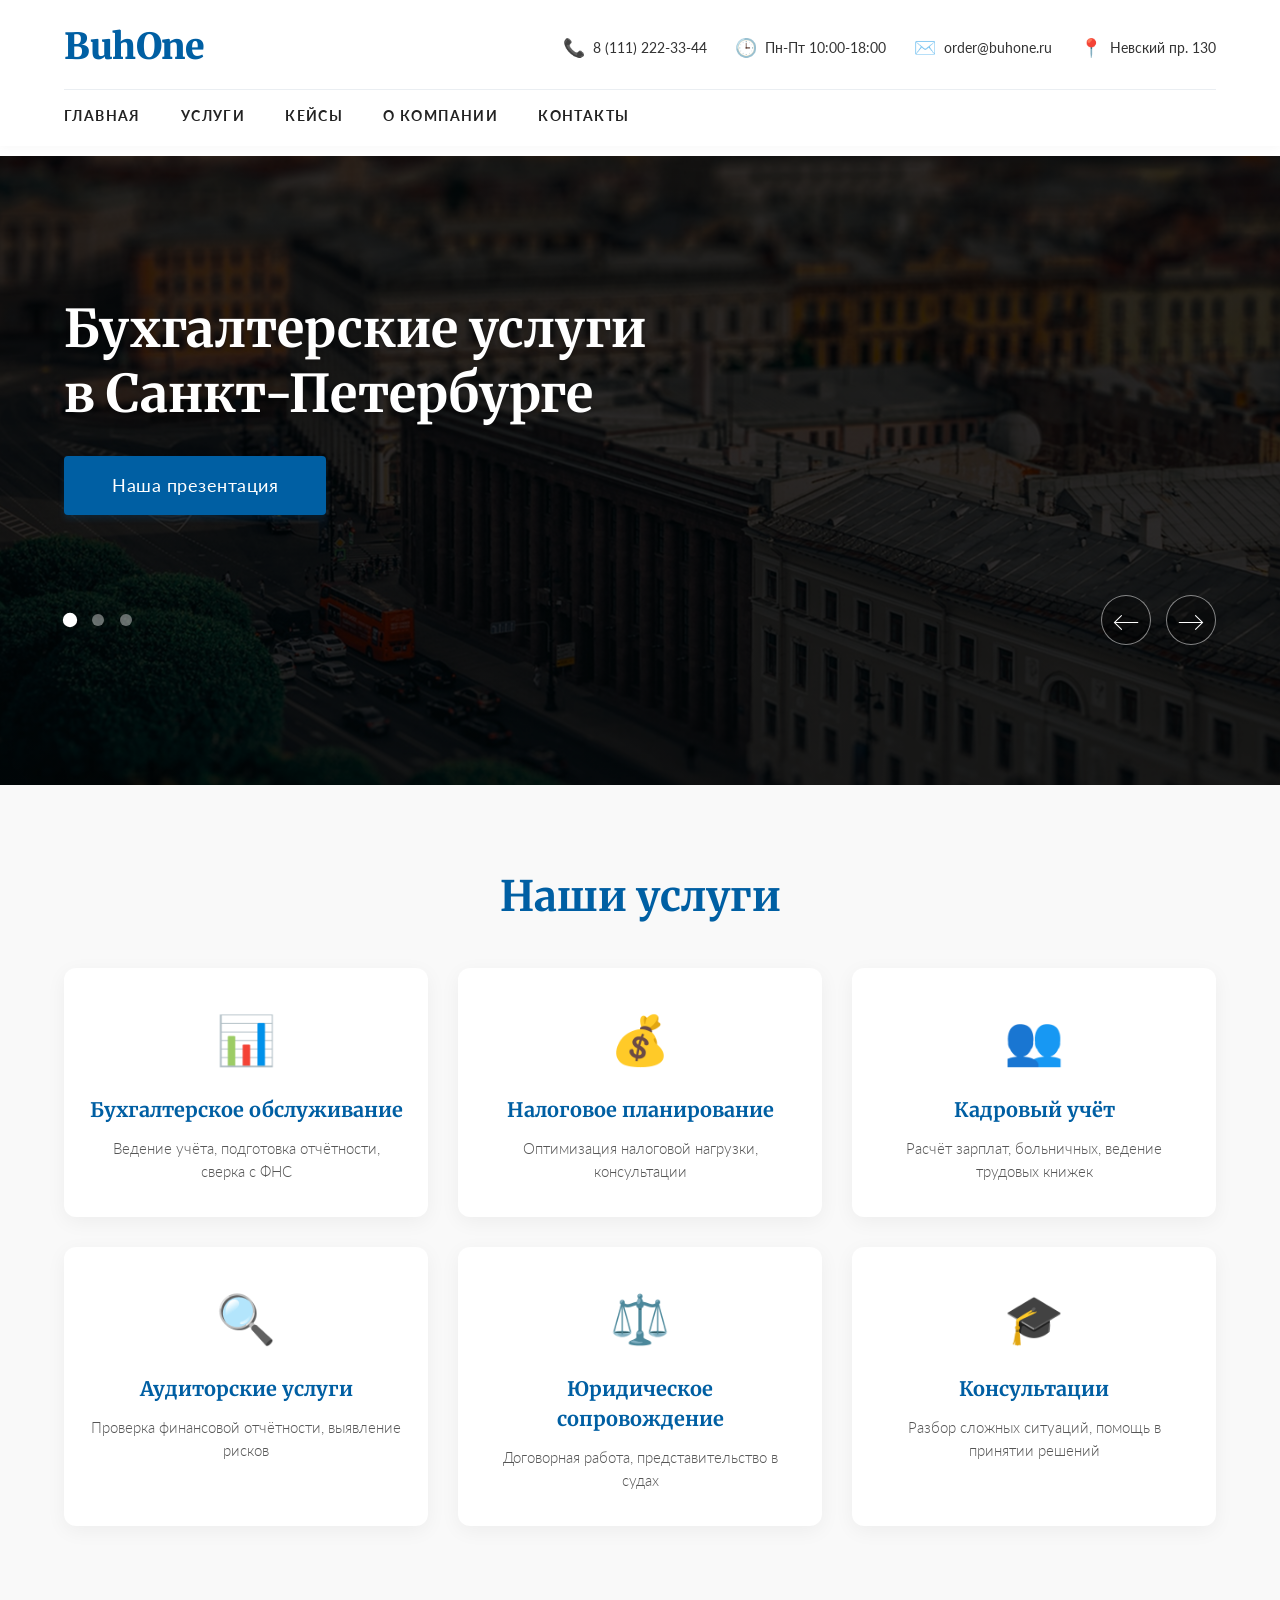
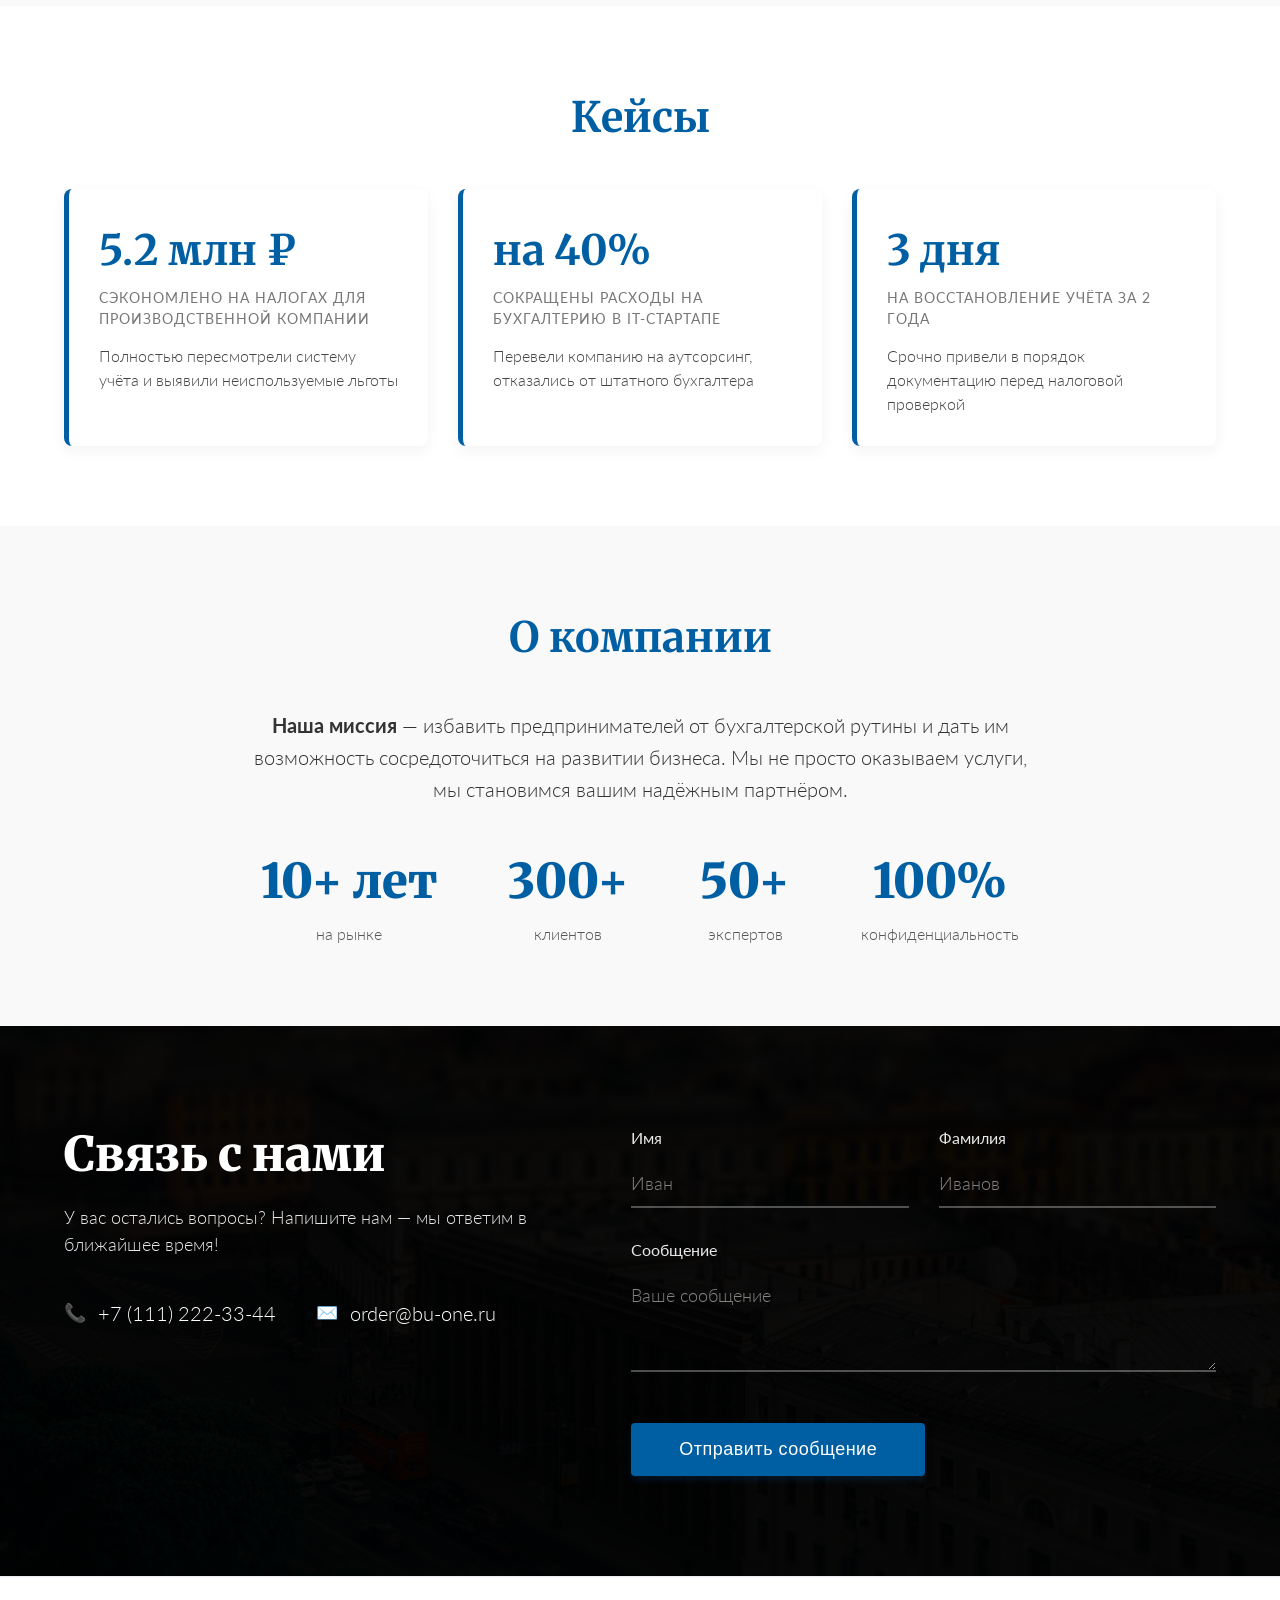
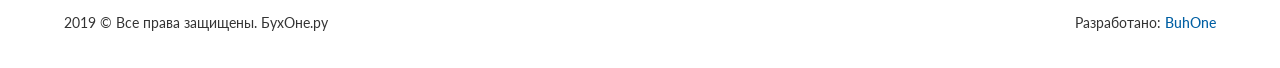
==== commit a2f2621f: "Add files via upload" ====
--- a/index.html
+++ b/index.html
@@ -3,7 +3,7 @@
 <head>
   <meta charset="UTF-8">
   <meta name="viewport" content="width=device-width, initial-scale=1.0">
-  <title>BuhOne — Бухгалтерские услуги</title>
+  <title>BuhOne — Бухгалтерские услуги в СПб</title>
   <link rel="preconnect" href="https://fonts.googleapis.com">
   <link rel="preconnect" href="https://fonts.gstatic.com" crossorigin>
   <link href="https://fonts.googleapis.com/css2?family=Lato:wght@300;400;700&family=Merriweather:wght@700;900&display=swap" rel="stylesheet">
@@ -47,29 +47,63 @@
     <section id="home" class="hero">
       <div class="container">
         <div class="hero-content">
-          <h1>Бухгалтерские услуги<br>в Санкт-Петербурге</h1>
+          <h1 id="heroTitle">Бухгалтерские услуги<br>в Санкт-Петербурге</h1>
           <a href="#" class="btn">Наша презентация</a>
         </div>
         <div class="slider-controls">
-          <div class="slider-dots" id="sliderDots">
-            <!-- Точки будут добавлены через JS -->
+          <div class="slider-dots" id="sliderDots"></div>
+          <div class="slider-arrows">
+            <span class="slider-arrow prev" id="prevSlide">←</span>
+            <span class="slider-arrow next" id="nextSlide">→</span>
           </div>
         </div>
       </div>
     </section>
 
-    <!-- Заглушки для навигации (чтобы работали ссылки) -->
-    <section id="services" class="section-placeholder">
-      <div class="container"><h2>Услуги</h2><p>Раздел в разработке</p></div>
-    </section>
-    <section id="cases" class="section-placeholder">
-      <div class="container"><h2>Кейсы</h2><p>Раздел в разработке</p></div>
-    </section>
-    <section id="about" class="section-placeholder">
-      <div class="container"><h2>О компании</h2><p>Раздел в разработке</p></div>
+    <!-- Услуги -->
+    <section id="services" class="services">
+      <div class="container">
+        <h2 class="section-title">Наши услуги</h2>
+        <div class="services-grid">
+          <div class="service-card"><div class="service-icon">📊</div><h3>Бухгалтерское обслуживание</h3><p>Ведение учёта, подготовка отчётности, сверка с ФНС</p></div>
+          <div class="service-card"><div class="service-icon">💰</div><h3>Налоговое планирование</h3><p>Оптимизация налоговой нагрузки, консультации</p></div>
+          <div class="service-card"><div class="service-icon">👥</div><h3>Кадровый учёт</h3><p>Расчёт зарплат, больничных, ведение трудовых книжек</p></div>
+          <div class="service-card"><div class="service-icon">🔍</div><h3>Аудиторские услуги</h3><p>Проверка финансовой отчётности, выявление рисков</p></div>
+          <div class="service-card"><div class="service-icon">⚖️</div><h3>Юридическое сопровождение</h3><p>Договорная работа, представительство в судах</p></div>
+          <div class="service-card"><div class="service-icon">🎓</div><h3>Консультации</h3><p>Разбор сложных ситуаций, помощь в принятии решений</p></div>
+        </div>
+      </div>
     </section>
 
-    <!-- Контактная секция с формой -->
+    <!-- Кейсы -->
+    <section id="cases" class="cases">
+      <div class="container">
+        <h2 class="section-title">Кейсы</h2>
+        <div class="cases-grid">
+          <div class="case-card"><div class="case-value">5.2 млн ₽</div><div class="case-label">сэкономлено на налогах для производственной компании</div><p>Полностью пересмотрели систему учёта и выявили неиспользуемые льготы</p></div>
+          <div class="case-card"><div class="case-value">на 40%</div><div class="case-label">сокращены расходы на бухгалтерию в IT-стартапе</div><p>Перевели компанию на аутсорсинг, отказались от штатного бухгалтера</p></div>
+          <div class="case-card"><div class="case-value">3 дня</div><div class="case-label">на восстановление учёта за 2 года</div><p>Срочно привели в порядок документацию перед налоговой проверкой</p></div>
+        </div>
+      </div>
+    </section>
+
+    <!-- О компании -->
+    <section id="about" class="about">
+      <div class="container">
+        <h2 class="section-title">О компании</h2>
+        <div class="about-content">
+          <p class="about-mission"><strong>Наша миссия</strong> — избавить предпринимателей от бухгалтерской рутины и дать им возможность сосредоточиться на развитии бизнеса. Мы не просто оказываем услуги, мы становимся вашим надёжным партнёром.</p>
+          <div class="about-stats">
+            <div class="stat-item"><span class="stat-value">10+ лет</span><span class="stat-label">на рынке</span></div>
+            <div class="stat-item"><span class="stat-value">300+</span><span class="stat-label">клиентов</span></div>
+            <div class="stat-item"><span class="stat-value">50+</span><span class="stat-label">экспертов</span></div>
+            <div class="stat-item"><span class="stat-value">100%</span><span class="stat-label">конфиденциальность</span></div>
+          </div>
+        </div>
+      </div>
+    </section>
+
+    <!-- Контактная секция -->
     <section id="contacts" class="contact-section">
       <div class="container">
         <div class="contact-grid">
@@ -84,22 +118,11 @@
           <div class="contact-form">
             <form id="contactForm">
               <div class="form-row">
-                <div class="form-group">
-                  <label>Имя</label>
-                  <input type="text" placeholder="Иван" required>
-                </div>
-                <div class="form-group">
-                  <label>Фамилия</label>
-                  <input type="text" placeholder="Иванов" required>
-                </div>
+                <div class="form-group"><label>Имя</label><input type="text" placeholder="Иван" required></div>
+                <div class="form-group"><label>Фамилия</label><input type="text" placeholder="Иванов" required></div>
               </div>
-              <div class="form-group">
-                <label>Сообщение</label>
-                <textarea placeholder="Ваше сообщение" required></textarea>
-              </div>
-              <div class="form-submit">
-                <button type="submit" class="btn">Отправить сообщение</button>
-              </div>
+              <div class="form-group"><label>Сообщение</label><textarea placeholder="Ваше сообщение" required></textarea></div>
+              <div class="form-submit"><button type="submit" class="btn">Отправить сообщение</button></div>
             </form>
           </div>
         </div>
@@ -108,19 +131,12 @@
   </main>
 
   <footer class="footer">
-    <div class="container">
-      <div>2019 © Все права защищены. БухОне.ру</div>
-      <div>Разработано: <a href="#">BuhOne</a></div>
-    </div>
+    <div class="container"><div>2019 © Все права защищены. БухОне.ру</div><div>Разработано: <a href="#">BuhOne</a></div></div>
   </footer>
 
-  <!-- Попап -->
+  <!-- Попап успешной отправки -->
   <div class="popup-overlay" id="successPopup">
-    <div class="popup">
-      <h3>✅ Сообщение отправлено</h3>
-      <p>Спасибо! Мы свяжемся с вами в ближайшее время.</p>
-      <button class="btn" id="closePopup">Закрыть</button>
-    </div>
+    <div class="popup"><h3>✅ Сообщение отправлено</h3><p>Спасибо! Мы свяжемся с вами в ближайшее время.</p><button class="btn" id="closePopup">Закрыть</button></div>
   </div>
 
   <script src="js/script.js"></script>
--- a/css/style.css
+++ b/css/style.css
@@ -1,4 +1,3 @@
-/* ---------- БАЗОВЫЕ СТИЛИ ---------- */
 * {
   margin: 0;
   padding: 0;
@@ -25,7 +24,14 @@
   font-weight: 700;
 }
 
-/* ---------- КНОПКИ ---------- */
+.section-title {
+  font-size: 42px;
+  color: #005FA3;
+  margin-bottom: 40px;
+  text-align: center;
+}
+
+/* Кнопки */
 .btn {
   display: inline-block;
   background: #005FA3;
@@ -48,11 +54,12 @@
   box-shadow: 0 8px 12px rgba(0, 95, 163, 0.3);
 }
 
-/* ---------- ШАПКА ---------- */
+/* Шапка */
 .header {
   padding: 20px 0;
   background: white;
   box-shadow: 0 2px 10px rgba(0,0,0,0.03);
+  position: relative;
 }
 
 .header-top {
@@ -170,7 +177,7 @@
   font-size: 16px;
 }
 
-/* ---------- HERO СЕКЦИЯ + СЛАЙДЕР ---------- */
+/* Hero секция + слайдер */
 .hero {
   background-size: cover;
   background-position: center;
@@ -178,7 +185,23 @@
   padding: 140px 0;
   margin-top: 10px;
   transition: background-image 0.5s ease;
-  /* Начальный фон будет установлен через JS */
+  position: relative;
+}
+
+.hero::before {
+  content: '';
+  position: absolute;
+  top: 0;
+  left: 0;
+  width: 100%;
+  height: 100%;
+  background: linear-gradient(0deg, rgba(0,0,0,0.55) 0%, rgba(0,0,0,0.55) 100%);
+  pointer-events: none;
+}
+
+.hero .container {
+  position: relative;
+  z-index: 2;
 }
 
 .hero-content {
@@ -192,10 +215,16 @@
   text-shadow: 0 2px 4px rgba(0,0,0,0.2);
 }
 
+.slider-controls {
+  display: flex;
+  align-items: center;
+  justify-content: space-between;
+  margin-top: 80px;
+}
+
 .slider-dots {
   display: flex;
   gap: 16px;
-  margin-top: 80px;
 }
 
 .dot {
@@ -212,27 +241,162 @@
   transform: scale(1.2);
 }
 
-.dot:hover {
-  background: rgba(255,255,255,0.8);
-}
-
-/* ---------- СЕКЦИИ-ЗАГЛУШКИ ---------- */
-.section-placeholder {
+.slider-arrows {
+  display: flex;
+  gap: 15px;
+}
+
+.slider-arrow {
+  width: 50px;
+  height: 50px;
+  background: rgba(0,0,0,0.3);
+  border: 1px solid rgba(255,255,255,0.5);
+  color: white;
+  font-size: 28px;
+  display: flex;
+  align-items: center;
+  justify-content: center;
+  border-radius: 50%;
+  cursor: pointer;
+  transition: all 0.3s;
+}
+
+.slider-arrow:hover {
+  background: rgba(0,95,163,0.8);
+  border-color: white;
+  transform: scale(1.05);
+}
+
+/* Услуги */
+.services {
   padding: 80px 0;
   background: #f9f9f9;
+}
+
+.services-grid {
+  display: grid;
+  grid-template-columns: repeat(auto-fit, minmax(300px, 1fr));
+  gap: 30px;
+}
+
+.service-card {
+  background: white;
+  padding: 35px 25px;
+  border-radius: 12px;
+  box-shadow: 0 5px 20px rgba(0,0,0,0.05);
+  transition: transform 0.3s, box-shadow 0.3s;
   text-align: center;
 }
 
-.section-placeholder h2 {
-  font-size: 36px;
+.service-card:hover {
+  transform: translateY(-8px);
+  box-shadow: 0 15px 30px rgba(0,95,163,0.1);
+}
+
+.service-icon {
+  font-size: 48px;
   margin-bottom: 20px;
-  color: #005FA3;
-}
-
-/* ---------- ФОРМА СВЯЗИ ---------- */
+}
+
+.service-card h3 {
+  font-size: 20px;
+  color: #005FA3;
+  margin-bottom: 12px;
+}
+
+.service-card p {
+  color: #555;
+  font-size: 15px;
+}
+
+/* Кейсы */
+.cases {
+  padding: 80px 0;
+}
+
+.cases-grid {
+  display: grid;
+  grid-template-columns: repeat(auto-fit, minmax(300px, 1fr));
+  gap: 30px;
+}
+
+.case-card {
+  background: #fff;
+  border-left: 5px solid #005FA3;
+  padding: 30px;
+  border-radius: 8px;
+  box-shadow: 0 5px 15px rgba(0,0,0,0.05);
+}
+
+.case-value {
+  font-size: 42px;
+  font-weight: 700;
+  color: #005FA3;
+  font-family: 'Merriweather', serif;
+  margin-bottom: 5px;
+}
+
+.case-label {
+  font-size: 14px;
+  text-transform: uppercase;
+  letter-spacing: 1px;
+  color: #777;
+  margin-bottom: 15px;
+  font-weight: 400;
+}
+
+.case-card p {
+  color: #444;
+}
+
+/* О компании */
+.about {
+  padding: 80px 0;
+  background: #f9f9f9;
+}
+
+.about-content {
+  max-width: 800px;
+  margin: 0 auto;
+  text-align: center;
+}
+
+.about-mission {
+  font-size: 20px;
+  line-height: 1.6;
+  margin-bottom: 40px;
+  color: #333;
+}
+
+.about-stats {
+  display: flex;
+  justify-content: space-around;
+  flex-wrap: wrap;
+  gap: 30px;
+}
+
+.stat-item {
+  display: flex;
+  flex-direction: column;
+  align-items: center;
+}
+
+.stat-value {
+  font-size: 48px;
+  font-weight: 900;
+  color: #005FA3;
+  font-family: 'Merriweather', serif;
+}
+
+.stat-label {
+  font-size: 16px;
+  color: #555;
+  margin-top: 5px;
+}
+
+/* Форма */
 .contact-section {
-  background: linear-gradient(0deg, rgba(0, 0, 0, 0.75) 0%, rgba(0, 0, 0, 0.75) 100%), 
-              url('../images/contact-bg.jpg') center/cover no-repeat;
+  background: linear-gradient(0deg, rgba(0, 0, 0, 0.75) 0%, rgba(0, 0, 0, 0.75) 100%), url('../images/contact-bg.jpg') center/cover no-repeat;
   color: white;
   padding: 100px 0;
 }
@@ -331,7 +495,7 @@
   margin-top: 45px;
 }
 
-/* ---------- ФУТЕР ---------- */
+/* Футер */
 .footer {
   padding: 35px 0;
   background: #fff;
@@ -355,7 +519,7 @@
   font-weight: 500;
 }
 
-/* ---------- ПОПАП ---------- */
+/* Попап */
 .popup-overlay {
   position: fixed;
   top: 0; left: 0;
@@ -398,13 +562,7 @@
   color: #005FA3;
 }
 
-.popup p {
-  margin-bottom: 30px;
-  color: #555;
-  font-size: 16px;
-}
-
-/* ---------- АДАПТИВ ---------- */
+/* Адаптив */
 @media (max-width: 1024px) {
   .contact-grid {
     gap: 40px;
@@ -442,6 +600,12 @@
     font-size: 38px;
   }
 
+  .slider-controls {
+    flex-direction: column;
+    gap: 20px;
+    align-items: flex-start;
+  }
+
   .contact-grid {
     flex-direction: column;
   }
@@ -465,6 +629,10 @@
     padding: 32px 24px;
     margin: 20px;
   }
+
+  .section-title {
+    font-size: 32px;
+  }
 }
 
 @media (max-width: 480px) {
@@ -480,4 +648,9 @@
   .contact-info h2 {
     font-size: 36px;
   }
+
+  .services-grid,
+  .cases-grid {
+    grid-template-columns: 1fr;
+  }
 }
